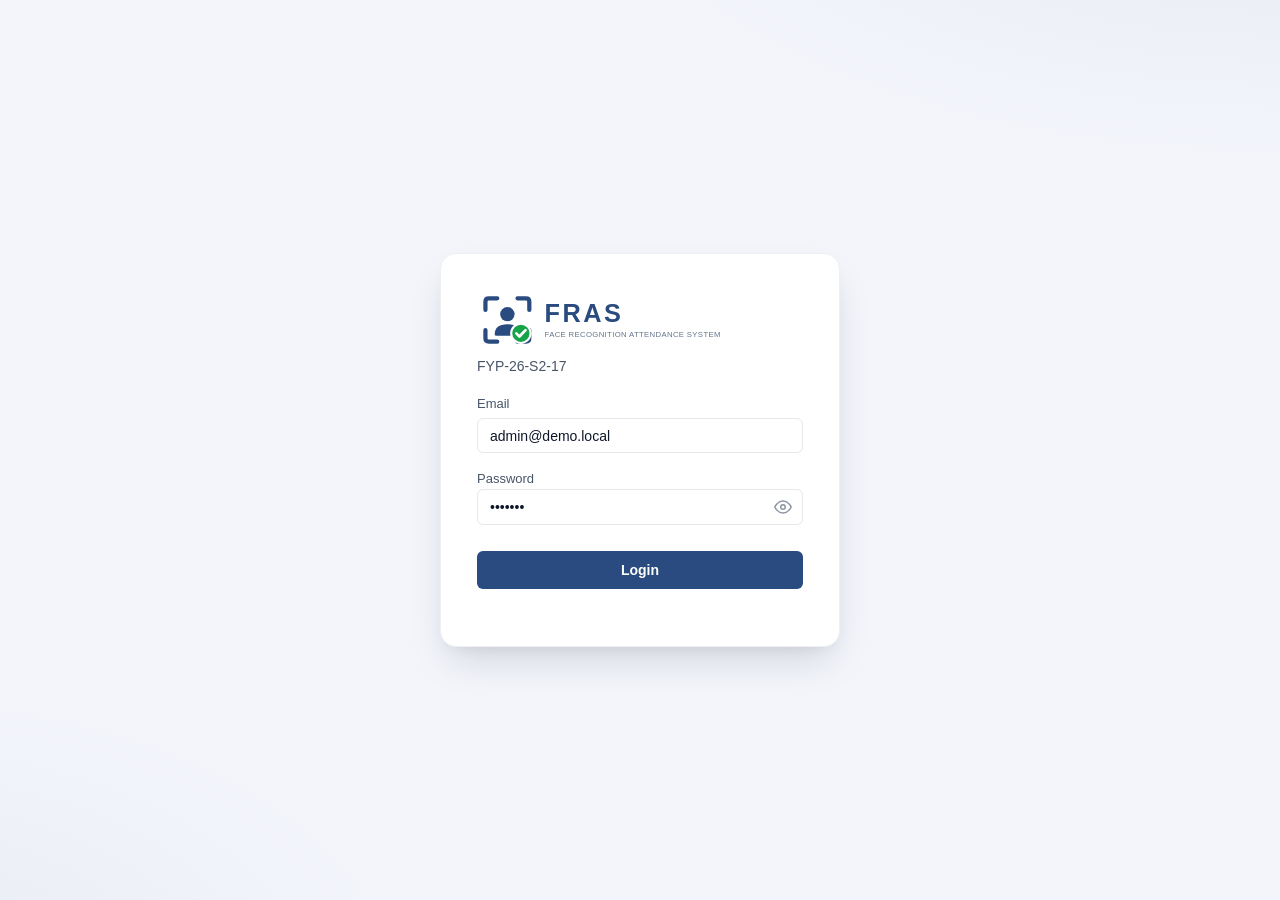
==== frontend/index.html @ b5c8277f "Fix student misidentification, report ST results, harden behaviour analysis Three problems found dur" ====
<!doctype html>
<html lang="en">

<head>
  <meta charset="utf-8">
  <meta name="viewport" content="width=device-width, initial-scale=1">
  <title>FRAS — Login</title>
  <link rel="icon" type="image/svg+xml" href="assets/logo/favicon.svg">
  <link rel="stylesheet" href="style.css?v=5">

  <style>
    .password-box {
      position: relative;
      display: flex;
      align-items: center;
    }

    .password-box input {
      flex: 1;
      padding-right: 38px;
    }

    .toggle-password-btn {
      position: absolute;
      right: 6px;
      display: flex;
      align-items: center;
      justify-content: center;
      width: 28px;
      height: 28px;
      padding: 0;
      margin: 0;
      border: none;
      border-radius: 6px;
      background: transparent;
      color: #8a94a3;
      cursor: pointer;
    }

    .toggle-password-btn:hover {
      color: #444d5c;
      background: rgba(15, 23, 42, .06);
    }

    .toggle-password-btn svg {
      width: 18px;
      height: 18px;
      display: block;
    }

    .toggle-password-btn .icon-eye-off {
      display: none;
    }

    .toggle-password-btn.showing .icon-eye {
      display: none;
    }

    .toggle-password-btn.showing .icon-eye-off {
      display: block;
    }
  </style>
</head>

<body class="centered">
  <form id="login-form" class="card">
    <img src="assets/logo/fras-logo-full.svg" alt="FRAS — Face Recognition Attendance System"
      style="display:block;width:270px;max-width:100%;margin:0 0 .35rem">
    <p class="muted">FYP-26-S2-17</p>

    <label>
      Email
      <input type="email" name="email" required value="admin@demo.local">
    </label>

    <label>
      Password
      <div class="password-box">
        <input id="password-input" type="password" name="password" required value="demo123">
        <button type="button" id="toggle-password-btn" class="toggle-password-btn" aria-label="Show password"
          title="Show password">
          <svg class="icon-eye" viewBox="0 0 24 24" fill="none" stroke="currentColor" stroke-width="2"
            stroke-linecap="round" stroke-linejoin="round">
            <path d="M1 12s4-8 11-8 11 8 11 8-4 8-11 8-11-8-11-8z" />
            <circle cx="12" cy="12" r="3" />
          </svg>
          <svg class="icon-eye-off" viewBox="0 0 24 24" fill="none" stroke="currentColor" stroke-width="2"
            stroke-linecap="round" stroke-linejoin="round">
            <path d="M17.94 17.94A10.07 10.07 0 0 1 12 20c-7 0-11-8-11-8a18.45 18.45 0 0 1 5.06-5.94" />
            <path d="M9.9 4.24A9.12 9.12 0 0 1 12 4c7 0 11 8 11 8a18.5 18.5 0 0 1-2.16 3.19" />
            <path d="M14.12 14.12a3 3 0 1 1-4.24-4.24" />
            <line x1="1" y1="1" x2="23" y2="23" />
          </svg>
        </button>
      </div>
    </label>

    <button type="submit">Login</button>
    <p id="login-error" class="error"></p>
  </form>

  <script src="config.js?v=1"></script>
  <script src="app.js?v=6"></script>

  <script>
    const passwordInput = document.getElementById("password-input");
    const toggleBtn = document.getElementById("toggle-password-btn");
    let passwordTimer;

    function hidePassword() {
      passwordInput.type = "password";
      toggleBtn.classList.remove("showing");
      toggleBtn.setAttribute("aria-label", "Show password");
      toggleBtn.title = "Show password";
    }

    toggleBtn.addEventListener("click", () => {
      clearTimeout(passwordTimer);

      if (toggleBtn.classList.contains("showing")) {
        hidePassword();
        return;
      }

      passwordInput.type = "text";
      toggleBtn.classList.add("showing");
      toggleBtn.setAttribute("aria-label", "Hide password");
      toggleBtn.title = "Hide password";

      // Auto-hide again after a short peek.
      passwordTimer = setTimeout(hidePassword, 2000);
    });

    document.getElementById("login-form").addEventListener("submit", async (e) => {
      e.preventDefault();

      const fd = new FormData(e.target);
      const err = document.getElementById("login-error");
      err.textContent = "";

      try {
        const res = await api("/auth/login", {
          method: "POST",
          headers: { "Content-Type": "application/json" },
          body: JSON.stringify({
            email: fd.get("email"),
            password: fd.get("password")
          }),
        });

        localStorage.setItem("token", res.token);
        localStorage.setItem("user", JSON.stringify(res.user));

        const dest = {
          admin: "admin.html",
          teacher: "teacher.html",
          student: "student.html"
        };

        location.href = dest[res.user.role] || "student.html";

      } catch (ex) {
        err.textContent = ex.message;
      }
    });
  </script>
</body>

</html>
---- frontend/style.css ----
/* ============================================================
   FYP Attendance — Design System
   ============================================================ */
:root {
  --c-bg: #f3f5fb;
  --c-surface: #ffffff;
  --c-surface-2: #f8fafc;
  --c-border: #e5e7eb;
  --c-border-2: #eef0f4;
  --c-text: #0f172a;
  --c-text-2: #475569;
  --c-muted: #94a3b8;

  --c-primary: #2a4b7f;
  --c-primary-hover: #203a63;
  --c-primary-soft: #eaeff6;
  --c-accent: #2a4b7f;

  --c-success: #16a34a;
  --c-success-bg: #dcfce7;
  --c-warning: #d97706;
  --c-warning-bg: #fef3c7;
  --c-danger: #dc2626;
  --c-danger-bg: #fee2e2;

  --radius-sm: 6px;
  --radius: 10px;
  --radius-lg: 16px;

  --shadow-sm: 0 1px 2px rgba(15, 23, 42, .04), 0 1px 3px rgba(15, 23, 42, .04);
  --shadow: 0 4px 12px rgba(15, 23, 42, .06), 0 1px 3px rgba(15, 23, 42, .04);
  --shadow-lg: 0 20px 40px -10px rgba(15, 23, 42, .15), 0 8px 16px -8px rgba(15, 23, 42, .08);

  --transition: 150ms cubic-bezier(.4, 0, .2, 1);

  --font-sans: "Inter", -apple-system, BlinkMacSystemFont, "Segoe UI", Roboto,
    "Helvetica Neue", Arial, "PingFang SC", "Microsoft YaHei", sans-serif;
}

* {
  box-sizing: border-box;
}

html {
  height: 100%;
}

/* min-height (not height): a fixed height caps the body at one viewport,
   which breaks position:sticky for the topbar once the page scrolls
   past the first screen. */
body {
  min-height: 100%;
}

body {
  margin: 0;
  font-family: var(--font-sans);
  font-size: 14px;
  line-height: 1.55;
  color: var(--c-text);
  background:
    radial-gradient(1200px 600px at 100% -200px, rgba(42, 75, 127, .08), transparent 60%),
    radial-gradient(900px 500px at -10% 110%, rgba(42, 75, 127, .06), transparent 60%),
    var(--c-bg);
  -webkit-font-smoothing: antialiased;
  -moz-osx-font-smoothing: grayscale;
}

body.centered {
  min-height: 100vh;
  display: flex;
  align-items: center;
  justify-content: center;
  padding: 2rem 1rem;
}

/* Typography ---------------------------------------------------- */
h1,
h2,
h3,
h4 {
  margin: 0 0 .5rem;
  font-weight: 600;
  letter-spacing: -.01em;
  color: var(--c-text);
}

h1 {
  font-size: 1.5rem;
}

h2 {
  font-size: 1.15rem;
}

h3 {
  font-size: 1rem;
  color: var(--c-text);
}

p {
  margin: .25rem 0;
}

.muted {
  color: var(--c-text-2);
}

.small {
  font-size: 12px;
}

.error {
  color: var(--c-danger);
  min-height: 1em;
  margin: .5rem 0 0;
  font-size: 13px;
}

code {
  background: var(--c-surface-2);
  border: 1px solid var(--c-border-2);
  padding: 1px 6px;
  border-radius: 4px;
  font-size: 12px;
  font-family: ui-monospace, SFMono-Regular, Menlo, Consolas, monospace;
}

/* Login card --------------------------------------------------- */
.card {
  background: var(--c-surface);
  padding: 2.25rem;
  border-radius: var(--radius-lg);
  box-shadow: var(--shadow-lg);
  width: 400px;
  max-width: 95vw;
  border: 1px solid var(--c-border-2);
}

.card h1 {
  font-size: 1.5rem;
  background: linear-gradient(135deg, var(--c-primary), var(--c-accent));
  -webkit-background-clip: text;
  background-clip: text;
  color: transparent;
  margin-bottom: .25rem;
}

.card label {
  display: block;
  margin: 1rem 0 .35rem;
  font-size: 13px;
  font-weight: 500;
  color: var(--c-text-2);
}

.card input,
.card select,
.card textarea {
  width: 100%;
}

.card button[type="submit"] {
  width: 100%;
  margin-top: 1.25rem;
  padding: .65rem 1rem;
  font-size: 14px;
  font-weight: 600;
}

/* Form controls ------------------------------------------------ */
input,
select,
textarea {
  width: 100%;
  padding: .55rem .75rem;
  border: 1px solid var(--c-border);
  border-radius: var(--radius-sm);
  font-size: 14px;
  font-family: inherit;
  color: var(--c-text);
  background: var(--c-surface);
  transition: border-color var(--transition), box-shadow var(--transition);
}

input:focus,
select:focus,
textarea:focus {
  outline: none;
  border-color: var(--c-primary);
  box-shadow: 0 0 0 3px rgba(42, 75, 127, .15);
}

input[type="file"] {
  padding: .35rem;
  background: var(--c-surface-2);
  cursor: pointer;
}

input[type="checkbox"] {
  width: auto;
  margin-right: .4rem;
  accent-color: var(--c-primary);
}

textarea {
  resize: vertical;
  min-height: 72px;
}

label {
  display: block;
  font-size: 13px;
  font-weight: 500;
  color: var(--c-text-2);
}

form label {
  margin-bottom: .25rem;
}

form label>input,
form label>select,
form label>textarea {
  margin-top: .25rem;
}

/* Buttons ------------------------------------------------------ */
button {
  display: inline-flex;
  align-items: center;
  justify-content: center;
  gap: .4rem;
  margin: 0;
  padding: .5rem 1rem;
  font-family: inherit;
  font-size: 13px;
  font-weight: 500;
  background: var(--c-primary);
  color: #fff;
  border: 1px solid transparent;
  border-radius: var(--radius-sm);
  cursor: pointer;
  transition: background var(--transition), box-shadow var(--transition),
    transform var(--transition), opacity var(--transition);
}

button:hover {
  background: var(--c-primary-hover);
}

button:active {
  transform: translateY(1px);
}

button:disabled {
  opacity: .55;
  cursor: not-allowed;
  transform: none;
}

button.secondary {
  background: var(--c-surface);
  color: var(--c-text);
  border-color: var(--c-border);
}

button.secondary:hover {
  background: var(--c-surface-2);
  border-color: #cbd5e1;
}

button.danger {
  background: var(--c-danger);
}

button.danger:hover {
  background: #b91c1c;
}

button.ghost {
  background: transparent;
  color: var(--c-text-2);
  border-color: transparent;
}

button.ghost:hover {
  background: var(--c-surface-2);
  color: var(--c-text);
}

/* Top bar ------------------------------------------------------ */
header.topbar {
  position: sticky;
  top: 0;
  z-index: 20;
  display: flex;
  align-items: center;
  justify-content: space-between;
  padding: .9rem 1.75rem;
  background: rgba(255, 255, 255, .85);
  backdrop-filter: saturate(180%) blur(10px);
  -webkit-backdrop-filter: saturate(180%) blur(10px);
  border-bottom: 1px solid var(--c-border-2);
}

header.topbar h1 {
  font-size: 1.05rem;
  font-weight: 600;
  margin: 0;
  display: flex;
  align-items: center;
  gap: .55rem;
}

header.topbar>div {
  display: flex;
  align-items: center;
  gap: .75rem;
}

header.topbar #who {
  font-size: 13px;
}

/* Tabs --------------------------------------------------------- */
.tabs {
  display: flex;
  gap: .25rem;
  padding: .5rem 1.25rem;
  background: var(--c-surface);
  border-bottom: 1px solid var(--c-border-2);
  overflow-x: auto;
  scrollbar-width: none;
}

.tabs::-webkit-scrollbar {
  display: none;
}

/* Mobile navigation dropdown — built from .tabs by app.js, shown only on
   narrow screens (see the responsive block below). */
.tabs-select {
  display: none;
}

.tabs button.tab-btn {
  position: relative;
  flex: none;
  padding: .55rem .9rem;
  background: transparent;
  color: var(--c-text-2);
  border: none;
  border-radius: var(--radius-sm);
  font-weight: 500;
  white-space: nowrap;
  transition: background .2s ease, color .2s ease;
}

.tabs button.tab-btn:hover {
  background: var(--c-surface-2);
  color: var(--c-text);
}

.tabs button.tab-btn.active {
  color: var(--c-primary);
  background: var(--c-primary-soft);
}

.tabs button.tab-btn.active::after {
  content: "";
  position: absolute;
  left: 12%;
  right: 12%;
  bottom: -9px;
  height: 2px;
  background: var(--c-primary);
  border-radius: 2px;
}

/* Incomplete / work-in-progress feature — highlighted yellow so it is
   visually distinct from finished features. Add the `incomplete` class
   to any `.tab-btn` to flag the feature as not yet done. */
.tabs button.tab-btn.incomplete {
  background: #fde68a;
  color: #92400e;
}

.tabs button.tab-btn.incomplete:hover {
  background: #fcd34d;
  color: #78350f;
}

.tabs button.tab-btn.incomplete.active {
  background: #fbbf24;
  color: #78350f;
}

.tabs button.tab-btn.incomplete.active::after {
  background: #d97706;
}

/* Slide-out sub-menu (e.g. Courses sub-pages) ------------------ */
.submenu {
  display: flex;
  flex-wrap: wrap;
  gap: .4rem;
  margin-bottom: 0;
  padding: 0;
  max-height: 0;
  opacity: 0;
  overflow: hidden;
  transform: translateY(-10px);
  transition: max-height .35s ease, opacity .3s ease,
    transform .35s ease, margin-bottom .35s ease;
}

.submenu.open {
  max-height: 120px;
  margin-bottom: 1.25rem;
  opacity: 1;
  transform: translateY(0);
}

.submenu .submenu-btn {
  flex: none;
  padding: .5rem .95rem;
  background: var(--c-surface-2);
  color: var(--c-text-2);
  border: 1px solid var(--c-border-2);
  border-radius: 999px;
  font-weight: 500;
  white-space: nowrap;
}

.submenu .submenu-btn:hover {
  color: var(--c-text);
  border-color: var(--c-primary);
}

.submenu .submenu-btn.active {
  background: var(--c-primary);
  color: #fff;
  border-color: var(--c-primary);
}

/* Animate the active sub-page into view */
.subpage {
  animation: subpage-in .3s ease;
}

/* List-view header: title on the left, "+ create" action on the right */
.subpage-head {
  display: flex;
  align-items: flex-start;
  justify-content: space-between;
  gap: 1rem;
  flex-wrap: wrap;
}

.subpage-head h2 {
  margin: 0;
}

.subpage-head {
  margin-bottom: 1rem;
}

/* Read-only key/value detail table (e.g. User Details) */
.kv-table {
  max-width: 520px;
}

.kv-table th {
  width: 150px;
  text-align: left;
  color: var(--c-text-2);
  font-weight: 600;
  background: var(--c-surface-2);
}

.subpage-head+table {
  margin-top: 0;
}

.back-btn {
  margin-bottom: .5rem;
}

@keyframes subpage-in {
  from {
    opacity: 0;
    transform: translateY(6px);
  }

  to {
    opacity: 1;
    transform: translateY(0);
  }
}

/* Layout ------------------------------------------------------- */
main {
  max-width: 1200px;
  margin: 0 auto;
  padding: 1.75rem 1.25rem 3rem;
}

.panel {
  background: var(--c-surface);
  padding: 1.5rem 1.5rem 1.25rem;
  border-radius: var(--radius);
  border: 1px solid var(--c-border-2);
  box-shadow: var(--shadow-sm);
  margin-bottom: 1.25rem;
  /* Smooth fade/slide-in whenever a panel becomes visible (tab switch). */
  animation: panel-in .32s ease;
}

.panel+.panel {
  margin-top: 0;
}

@keyframes panel-in {
  from {
    opacity: 0;
    transform: translateY(8px);
  }

  to {
    opacity: 1;
    transform: translateY(0);
  }
}

/* Respect users who prefer reduced motion. */
@media (prefers-reduced-motion: reduce) {

  .panel,
  .subpage {
    animation: none;
  }

  .submenu {
    transition: none;
  }
}

.panel h2 {
  display: flex;
  align-items: center;
  gap: .5rem;
  padding-bottom: .85rem;
  margin-bottom: 1.1rem;
  border-bottom: 1px solid var(--c-border-2);
}

.panel h3 {
  margin-top: 1.5rem;
  margin-bottom: .65rem;
  color: var(--c-text);
  font-size: 14px;
  font-weight: 600;
}

/* Forms / row grid -------------------------------------------- */
.row {
  display: grid;
  grid-template-columns: repeat(auto-fit, minmax(220px, 1fr));
  gap: 1rem 1rem;
  align-items: end;
}

.row--compact {
  grid-template-columns: repeat(auto-fit, minmax(180px, 220px));
  max-width: 480px;
}

/* Stacked single-column form (one field per row, typical sign-up layout) */
.form-stacked {
  grid-template-columns: 1fr;
  gap: 1rem;
  max-width: 420px;
}

.form-stacked>button {
  align-self: stretch;
  width: 100%;
  margin-top: .25rem;
}

/* Uniform control height inside form rows */
.row label,
form.row label {
  display: flex;
  flex-direction: column;
  gap: .35rem;
  margin: 0;
  min-width: 0;
}

.row input,
.row select,
.row textarea,
form.row input,
form.row select,
form.row textarea {
  height: 38px;
  margin-top: 0;
}

.row textarea,
form.row textarea {
  height: auto;
  min-height: 76px;
}

.row input[type="file"],
form.row input[type="file"] {
  line-height: 1.4;
  padding: .4rem .55rem;
}

.row input[type="checkbox"],
form.row input[type="checkbox"] {
  height: auto;
  width: auto;
}

/* Inline checkbox-style label keeps checkbox + text on one line */
.row label:has(> input[type="checkbox"]),
form.row label:has(> input[type="checkbox"]) {
  flex-direction: row;
  align-items: center;
  gap: .5rem;
  height: 38px;
}

/* Submit button aligns with input row */
form.row>button,
.row>button {
  height: 38px;
  align-self: end;
  white-space: nowrap;
}

/* Attendance config form: top-align labels so all inputs line up even
   though only some fields carry a helper description below the input. */
#att-config-form {
  align-items: start;
}

#att-config-form>button {
  align-self: start;
}

form .row+button,
form>button {
  margin-top: 1rem;
}

form>button[type="submit"] {
  margin-top: 1rem;
}

/* Tables ------------------------------------------------------- */
/* Space between a filter row and the table it controls. */
.row+table,
.row+p+table {
  margin-top: 1rem;
}

table {
  width: 100%;
  border-collapse: separate;
  border-spacing: 0;
  font-size: 13px;
  background: var(--c-surface);
  border: 1px solid var(--c-border-2);
  border-radius: var(--radius);
  overflow: hidden;
}

th,
td {
  padding: .7rem .9rem;
  text-align: left;
  border-bottom: 1px solid var(--c-border-2);
  vertical-align: middle;
}

th {
  background: var(--c-surface-2);
  color: var(--c-text-2);
  font-size: 12px;
  font-weight: 600;
  text-transform: uppercase;
  letter-spacing: .03em;
}

tbody tr:last-child td {
  border-bottom: none;
}

tbody tr {
  transition: background var(--transition);
}

tbody tr:hover {
  background: var(--c-surface-2);
}

td button {
  padding: .35rem .65rem;
  font-size: 12px;
}

td button+button {
  margin-left: .35rem;
}

td button:disabled {
  opacity: .45;
  cursor: not-allowed;
}

/* Inline slide-out detail row (e.g. student My Attendance details) */
.detail-row:hover {
  background: transparent;
}

.detail-row>td {
  padding: 0;
  background: var(--c-surface-2);
}

.detail-slide {
  display: grid;
  grid-template-rows: 0fr;
  transition: grid-template-rows .25s ease;
}

.detail-slide.open {
  grid-template-rows: 1fr;
}

.detail-slide>.detail-content {
  min-height: 0;
  overflow: hidden;
  padding: 0 1rem;
}

.detail-slide.open>.detail-content {
  padding: .85rem 1rem;
}

/* Status / badges --------------------------------------------- */
.status-present,
.status-absent,
.status-late,
.status-early_left,
.status-leave {
  display: inline-block;
  padding: 2px 9px;
  border-radius: 999px;
  font-size: 12px;
  font-weight: 600;
  text-transform: capitalize;
}

.status-present {
  color: var(--c-success);
  background: var(--c-success-bg);
}

.status-late {
  color: var(--c-warning);
  background: var(--c-warning-bg);
}

.status-absent {
  color: var(--c-danger);
  background: var(--c-danger-bg);
}

.status-early_left {
  color: var(--c-warning);
  background: var(--c-warning-bg);
}

.status-leave {
  color: var(--c-primary);
  background: var(--c-primary-soft);
}

.badge {
  display: inline-block;
  padding: 2px 9px;
  border-radius: 999px;
  background: var(--c-primary-soft);
  color: var(--c-primary);
  font-size: 12px;
  font-weight: 500;
  text-transform: capitalize;
}

/* Media / camera ---------------------------------------------- */
video,
img.preview,
canvas {
  max-width: 100%;
  border-radius: var(--radius);
  border: 1px solid var(--c-border);
  background: #0f172a;
}

img.preview {
  background: var(--c-surface-2);
}

/* Analytics charts: clean light surface (override the dark camera canvas
   background) so the line/doughnut charts and their legends are readable. */
#ana-trend,
#ana-breakdown,
#sana-trend,
#sana-breakdown,
#monthly-chart {
  background: #ffffff;
  border-color: var(--c-border);
}

/* Centered camera stage (check-in & re-register) -------------- */
.camera-stage {
  display: flex;
  flex-direction: column;
  align-items: center;
  gap: 1rem;
  margin: 1rem auto 0;
  max-width: 520px;
}

.camera-frame {
  width: 100%;
  display: flex;
  justify-content: center;
  padding: .75rem;
  background: var(--c-surface-2);
  border: 1px solid var(--c-border-2);
  border-radius: var(--radius);
}

.camera-frame video,
.camera-frame canvas,
.camera-frame img.preview {
  display: block;
  width: 100%;
  max-width: 360px;
  height: auto;
  aspect-ratio: 4 / 3;
  object-fit: cover;
}

.camera-frame--dual {
  flex-wrap: wrap;
  gap: .75rem;
}

.camera-actions {
  display: flex;
  flex-wrap: wrap;
  justify-content: center;
  gap: .5rem;
  width: 100%;
}

.camera-actions--start {
  justify-content: flex-start;
}

.camera-actions button {
  min-width: 140px;
}

/* Wider scan stage (teacher classroom scan) ------------------- */
.camera-stage--wide {
  max-width: 960px;
}

.camera-stage--wide .camera-frame video,
.camera-stage--wide .camera-frame canvas,
.camera-stage--wide .camera-frame img.preview {
  max-width: 100%;
}

/* Scan action grid: aligned columns --------------------------- */
.scan-actions {
  flex-wrap: nowrap;
  align-items: stretch;
  gap: .75rem;
}

.scan-actions__col {
  display: flex;
  flex-direction: column;
  gap: .5rem;
}

.scan-actions__col--checks {
  justify-content: center;
}

.scan-actions__col--checks .small {
  display: flex;
  align-items: center;
  gap: .35rem;
}

@media (max-width: 640px) {
  .scan-actions {
    flex-wrap: wrap;
    justify-content: center;
  }
}

.camera-msg {
  width: 100%;
  text-align: center;
  margin: 0;
  min-height: 1em;
}

/* Upload form (re-register face) ------------------------------ */
.upload-form {
  max-width: 420px;
  margin: 1rem auto 0;
  display: flex;
  flex-direction: column;
  gap: .75rem;
}

.upload-form button {
  align-self: flex-end;
  min-width: 140px;
}

/* Face-mode segmented control (used inside .panel) ------------ */
.face-mode-tabs {
  display: inline-flex;
  background: var(--c-surface-2);
  border: 1px solid var(--c-border-2);
  border-radius: 999px;
  padding: 3px;
  gap: 2px;
  margin-bottom: 1rem;
}

.face-mode-btn {
  margin: 0;
  padding: .35rem .9rem;
  background: transparent;
  color: var(--c-text-2);
  border-radius: 999px;
  font-size: 13px;
  font-weight: 500;
  border: none;
}

.face-mode-btn:hover {
  background: rgba(15, 23, 42, .04);
  color: var(--c-text);
}

.face-mode-btn.active {
  background: var(--c-surface);
  color: var(--c-primary);
  box-shadow: var(--shadow-sm);
}

/* Responsive --------------------------------------------------- */
@media (max-width: 720px) {
  header.topbar {
    padding: .7rem 1rem;
    flex-wrap: wrap;
    gap: .35rem .75rem;
  }
  header.topbar h1 {
    font-size: .98rem;
  }

  /* Replace the horizontal tab bar with the dropdown on phones. */
  .tabs {
    display: none;
  }
  .tabs-select {
    display: block;
    width: 100%;
    border: none;
    border-bottom: 1px solid var(--c-border-2);
    border-radius: 0;
    background: var(--c-surface);
    padding: .7rem .9rem;
    font-weight: 600;
    color: var(--c-primary);
  }

  main {
    padding: 1rem .75rem 2rem;
  }

  .panel {
    padding: 1.1rem;
  }

  .card {
    padding: 1.5rem;
  }

  th,
  td {
    padding: .55rem .65rem;
  }

  /* Wide data tables: let each table scroll horizontally inside the panel
     instead of forcing the whole page wider than the screen. */
  .panel table {
    display: block;
    overflow-x: auto;
    -webkit-overflow-scrolling: touch;
  }
  .panel table thead th,
  .panel table tbody td {
    white-space: nowrap;
  }
  /* Inline detail / slide-out rows should still wrap normally. */
  .panel table .detail-row td,
  .panel table .detail-content,
  .panel table .detail-content * {
    white-space: normal;
  }

  /* Prevent iOS from auto-zooming when focusing a small-font input. */
  input,
  select,
  textarea {
    font-size: 16px;
  }
}

@media (max-width: 480px) {
  header.topbar {
    padding: .6rem .8rem;
  }
  header.topbar h1 {
    font-size: .9rem;
  }
  /* The email/identity label eats width on tiny screens — hide it; the
     dashboard heading already says which role you're in. */
  header.topbar #who {
    display: none;
  }

  main {
    padding: .85rem .6rem 2rem;
  }
  .panel {
    padding: .9rem;
    border-radius: var(--radius);
  }
  .panel h2 {
    font-size: 1.15rem;
  }

  /* Filter / control rows: stack their inputs full-width so nothing is
     squashed below a usable size. */
  .att-filters > input,
  .att-filters > select,
  .att-filters > label {
    flex: 1 1 100% !important;
    min-width: 0 !important;
  }
}
/* ── Behaviour Analysis Settings (admin) ─────────────────────────────
   A vertical form: course, then the feature switches it applies to, then
   the sensitivity sliders. Deliberately not .form-stacked — that caps at
   420px, which is too narrow for a slider plus its guidance text. */
.beh-form {
  display: flex;
  flex-direction: column;
  gap: 1.25rem;
  max-width: 780px;
}

.beh-course {
  max-width: 380px;
}

.beh-switches {
  display: grid;
  grid-template-columns: repeat(auto-fit, minmax(230px, 1fr));
  gap: .6rem 1.5rem;
  padding: .9rem 1.1rem;
  border: 1px solid var(--c-border-2, #e1e4e8);
  border-radius: var(--radius, 8px);
  background: var(--c-surface-2, #f8f9fa);
}

.beh-switches label {
  display: flex;
  align-items: center;
  gap: .5rem;
  margin: 0;
  cursor: pointer;
}

.beh-switches input {
  margin: 0;
  flex: 0 0 auto;
}

.beh-sensitivity {
  border: 1px solid var(--c-border-2, #e1e4e8);
  border-radius: var(--radius, 8px);
  padding: 1rem 1.25rem 1.25rem;
  margin: 0;
}

.beh-sensitivity legend {
  padding: 0 .4rem;
  font-weight: 600;
  font-size: .9rem;
}

.beh-adaptive {
  padding-bottom: .9rem;
  margin-bottom: .4rem;
  border-bottom: 1px solid var(--c-border-2, #eee);
}

.beh-adaptive label {
  display: flex;
  align-items: center;
  gap: .5rem;
  margin: 0;
  cursor: pointer;
}

.beh-adaptive p {
  margin: .3rem 0 0 1.6rem;
}

/* One slider block: header (name + value + reset), track, effect note. */
.beh-slider {
  padding: .9rem 0;
  border-bottom: 1px solid var(--c-border-2, #f0f2f5);
}

.beh-slider:last-child {
  border-bottom: 0;
  padding-bottom: 0;
}

.beh-slider__head {
  display: flex;
  align-items: baseline;
  justify-content: space-between;
  gap: .75rem;
  flex-wrap: wrap;
}

.beh-slider__name {
  font-weight: 600;
  font-size: .9rem;
}

.beh-slider__value {
  font-variant-numeric: tabular-nums;
  font-weight: 600;
  color: var(--c-primary, #2a4b7f);
}

.beh-slider__value--default {
  color: var(--c-text-2, #666);
  font-weight: 400;
}

.beh-slider__reset {
  font-size: .75rem;
  padding: 2px 8px;
}

.beh-slider input[type="range"] {
  width: 100%;
  margin: .5rem 0 .35rem;
  accent-color: var(--c-primary, #2a4b7f);
}

.beh-slider__scale {
  display: flex;
  justify-content: space-between;
  font-size: .7rem;
  color: var(--c-text-2, #777);
  margin-top: -.25rem;
}

/* Live explanation of what the current position does to the model. */
.beh-slider__effect {
  font-size: .78rem;
  line-height: 1.5;
  margin: .4rem 0 0;
  padding: .45rem .6rem;
  border-radius: 6px;
  background: var(--c-surface-2, #f6f8fa);
  border-left: 3px solid var(--c-border-2, #d0d7de);
}

.beh-slider__effect--sensitive {
  background: #fff7ed;
  border-left-color: #e3a008;
}

.beh-slider__effect--strict {
  background: #eff6ff;
  border-left-color: #2a4b7f;
}

.beh-save {
  align-self: flex-start;
  min-width: 160px;
}
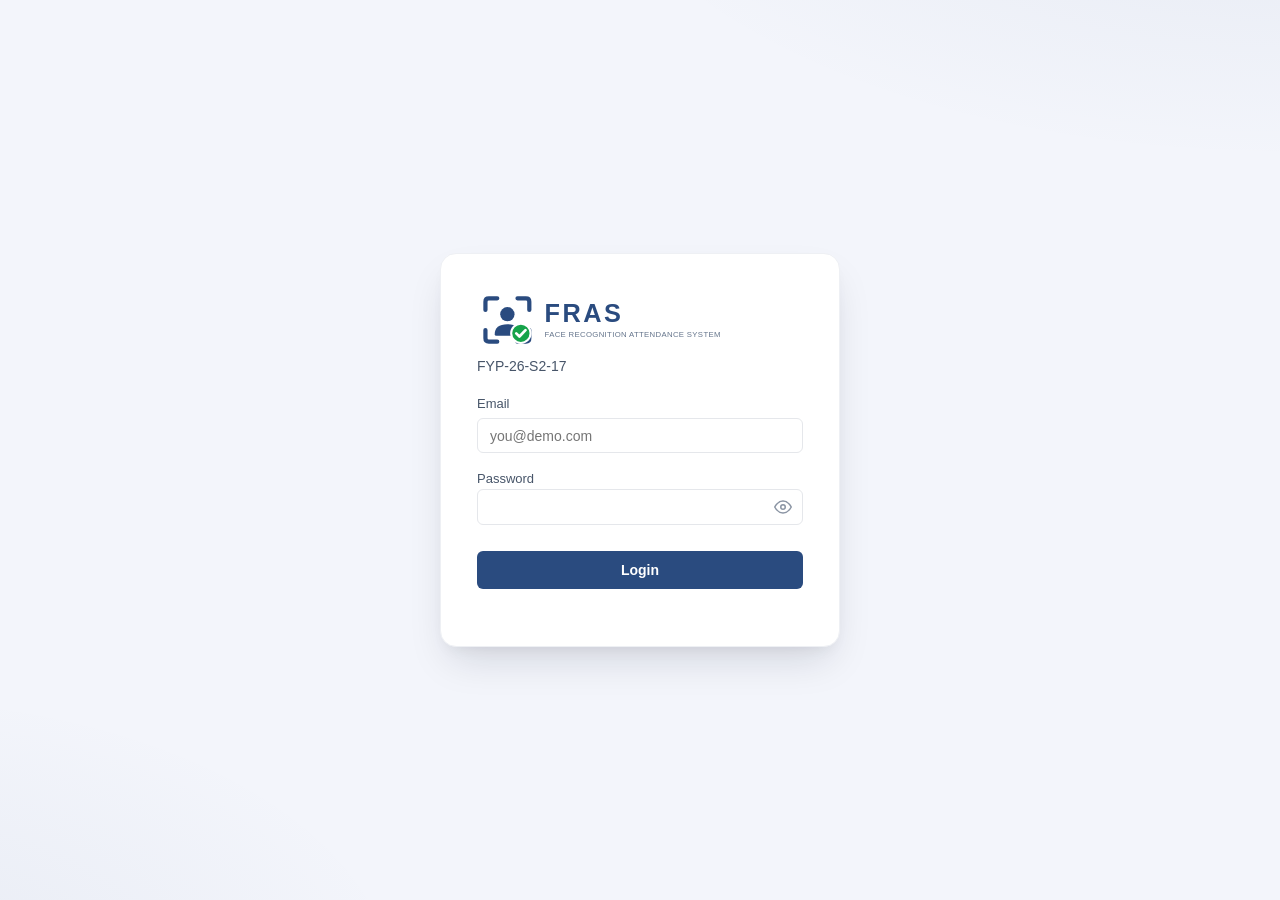
==== commit 658c6f02: "The database was cleaned and updated, over 200 simulated data entries were added, and known database" ====
--- a/frontend/index.html
+++ b/frontend/index.html
@@ -70,13 +70,15 @@
 
     <label>
       Email
-      <input type="email" name="email" required value="admin@demo.local">
+      <input type="email" name="email" required autocomplete="username"
+        placeholder="you@demo.com">
     </label>
 
     <label>
       Password
       <div class="password-box">
-        <input id="password-input" type="password" name="password" required value="demo123">
+        <input id="password-input" type="password" name="password" required
+          autocomplete="current-password">
         <button type="button" id="toggle-password-btn" class="toggle-password-btn" aria-label="Show password"
           title="Show password">
           <svg class="icon-eye" viewBox="0 0 24 24" fill="none" stroke="currentColor" stroke-width="2"
@@ -100,7 +102,7 @@
   </form>
 
   <script src="config.js?v=1"></script>
-  <script src="app.js?v=6"></script>
+  <script src="app.js?v=10"></script>
 
   <script>
     const passwordInput = document.getElementById("password-input");
--- a/frontend/style.css
+++ b/frontend/style.css
@@ -576,6 +576,29 @@
   max-width: 480px;
 }
 
+/* Session / course pickers. Their <option> labels carry an id, a course code
+   and a timestamp, which the 220px compact column clipped mid-time — the
+   teacher could not tell two sittings of the same course apart. Applied on
+   top of .row--compact, so the rest of that row's styling still holds.
+
+   340px is measured, not guessed: the longest label in use is the behaviour
+   tab's "#142 CSIT226 (8/3/2026, 1:30 PM) [active]" at ~312px, and a select
+   spends roughly another 28px on its dropdown arrow and padding.
+
+   Plain px on purpose — minmax(min(100%, 340px), …) inside repeat(auto-fit)
+   collapses the track to ~24px, because the percentage has no resolvable
+   basis at track-sizing time. Narrow viewports are handled below instead. */
+.row--wide-select {
+  grid-template-columns: repeat(auto-fit, minmax(340px, 420px));
+  max-width: none;
+}
+
+@media (max-width: 420px) {
+  .row--wide-select {
+    grid-template-columns: 1fr;
+  }
+}
+
 /* Stacked single-column form (one field per row, typical sign-up layout) */
 .form-stacked {
   grid-template-columns: 1fr;
@@ -759,7 +782,8 @@
 .status-absent,
 .status-late,
 .status-early_left,
-.status-leave {
+.status-leave,
+.status-pending {
   display: inline-block;
   padding: 2px 9px;
   border-radius: 999px;
@@ -791,6 +815,13 @@
 .status-leave {
   color: var(--c-primary);
   background: var(--c-primary-soft);
+}
+
+/* Undecided: the session is still running and this student has no record
+   yet. Deliberately neutral — it must not read as a verdict either way. */
+.status-pending {
+  color: var(--c-text-2);
+  background: var(--c-surface-2);
 }
 
 .badge {
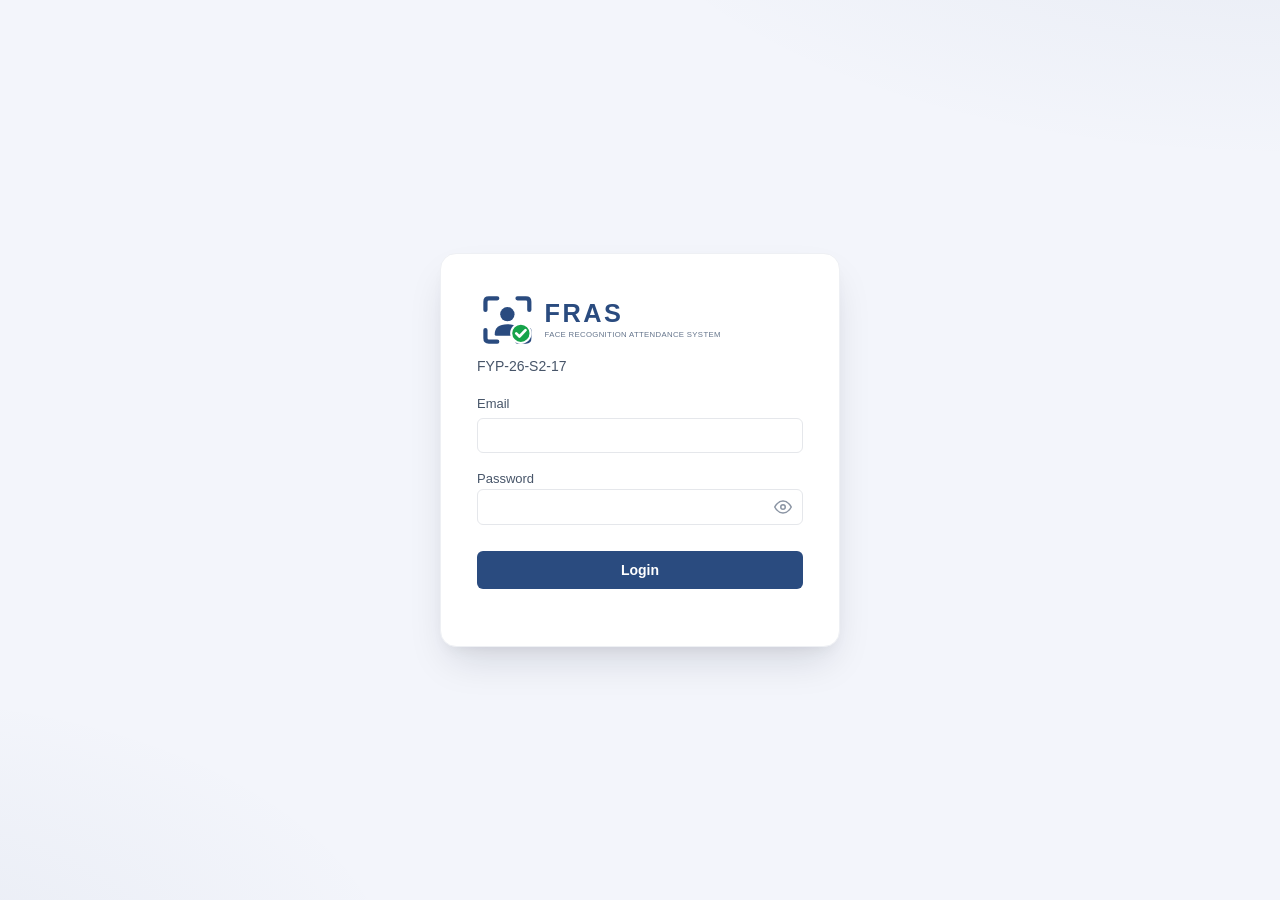
==== commit 3daafcb3: "Fix bug" ====
--- a/frontend/index.html
+++ b/frontend/index.html
@@ -6,7 +6,7 @@
   <meta name="viewport" content="width=device-width, initial-scale=1">
   <title>FRAS — Login</title>
   <link rel="icon" type="image/svg+xml" href="assets/logo/favicon.svg">
-  <link rel="stylesheet" href="style.css?v=5">
+  <link rel="stylesheet" href="style.css?v=6">
 
   <style>
     .password-box {
@@ -18,6 +18,11 @@
     .password-box input {
       flex: 1;
       padding-right: 38px;
+    }
+
+    .password-box input::-ms-reveal,
+    .password-box input::-ms-clear {
+      display: none;
     }
 
     .toggle-password-btn {
@@ -70,15 +75,13 @@
 
     <label>
       Email
-      <input type="email" name="email" required autocomplete="username"
-        placeholder="you@demo.com">
+      <input type="email" name="email" required autocomplete="username">
     </label>
 
     <label>
       Password
       <div class="password-box">
-        <input id="password-input" type="password" name="password" required
-          autocomplete="current-password">
+        <input id="password-input" type="password" name="password" required autocomplete="current-password">
         <button type="button" id="toggle-password-btn" class="toggle-password-btn" aria-label="Show password"
           title="Show password">
           <svg class="icon-eye" viewBox="0 0 24 24" fill="none" stroke="currentColor" stroke-width="2"
@@ -102,7 +105,7 @@
   </form>
 
   <script src="config.js?v=1"></script>
-  <script src="app.js?v=10"></script>
+  <script src="app.js?v=11"></script>
 
   <script>
     const passwordInput = document.getElementById("password-input");
--- a/frontend/style.css
+++ b/frontend/style.css
@@ -1258,3 +1258,37 @@
   align-self: flex-start;
   min-width: 160px;
 }
+
+/* ── Browser support notice (dashboard footer) ─────────────────────── */
+.browser-notice {
+  margin: 24px auto 32px;
+  padding: 12px 16px;
+  max-width: 1200px;
+  border: 1px solid var(--c-border);
+  border-radius: var(--radius);
+  background: var(--c-bg);
+  color: var(--c-text-2);
+}
+
+.browser-notice p {
+  margin: 0;
+  line-height: 1.55;
+}
+
+.browser-notice p + p {
+  margin-top: 6px;
+}
+
+.browser-notice strong {
+  color: var(--c-text);
+}
+
+/* Raised to a warning only when the page is on an insecure origin, where the
+   camera genuinely will not work — otherwise the notice stays informational. */
+.browser-notice-warn {
+  color: var(--c-danger);
+}
+
+.browser-notice-warn strong {
+  color: var(--c-danger);
+}
